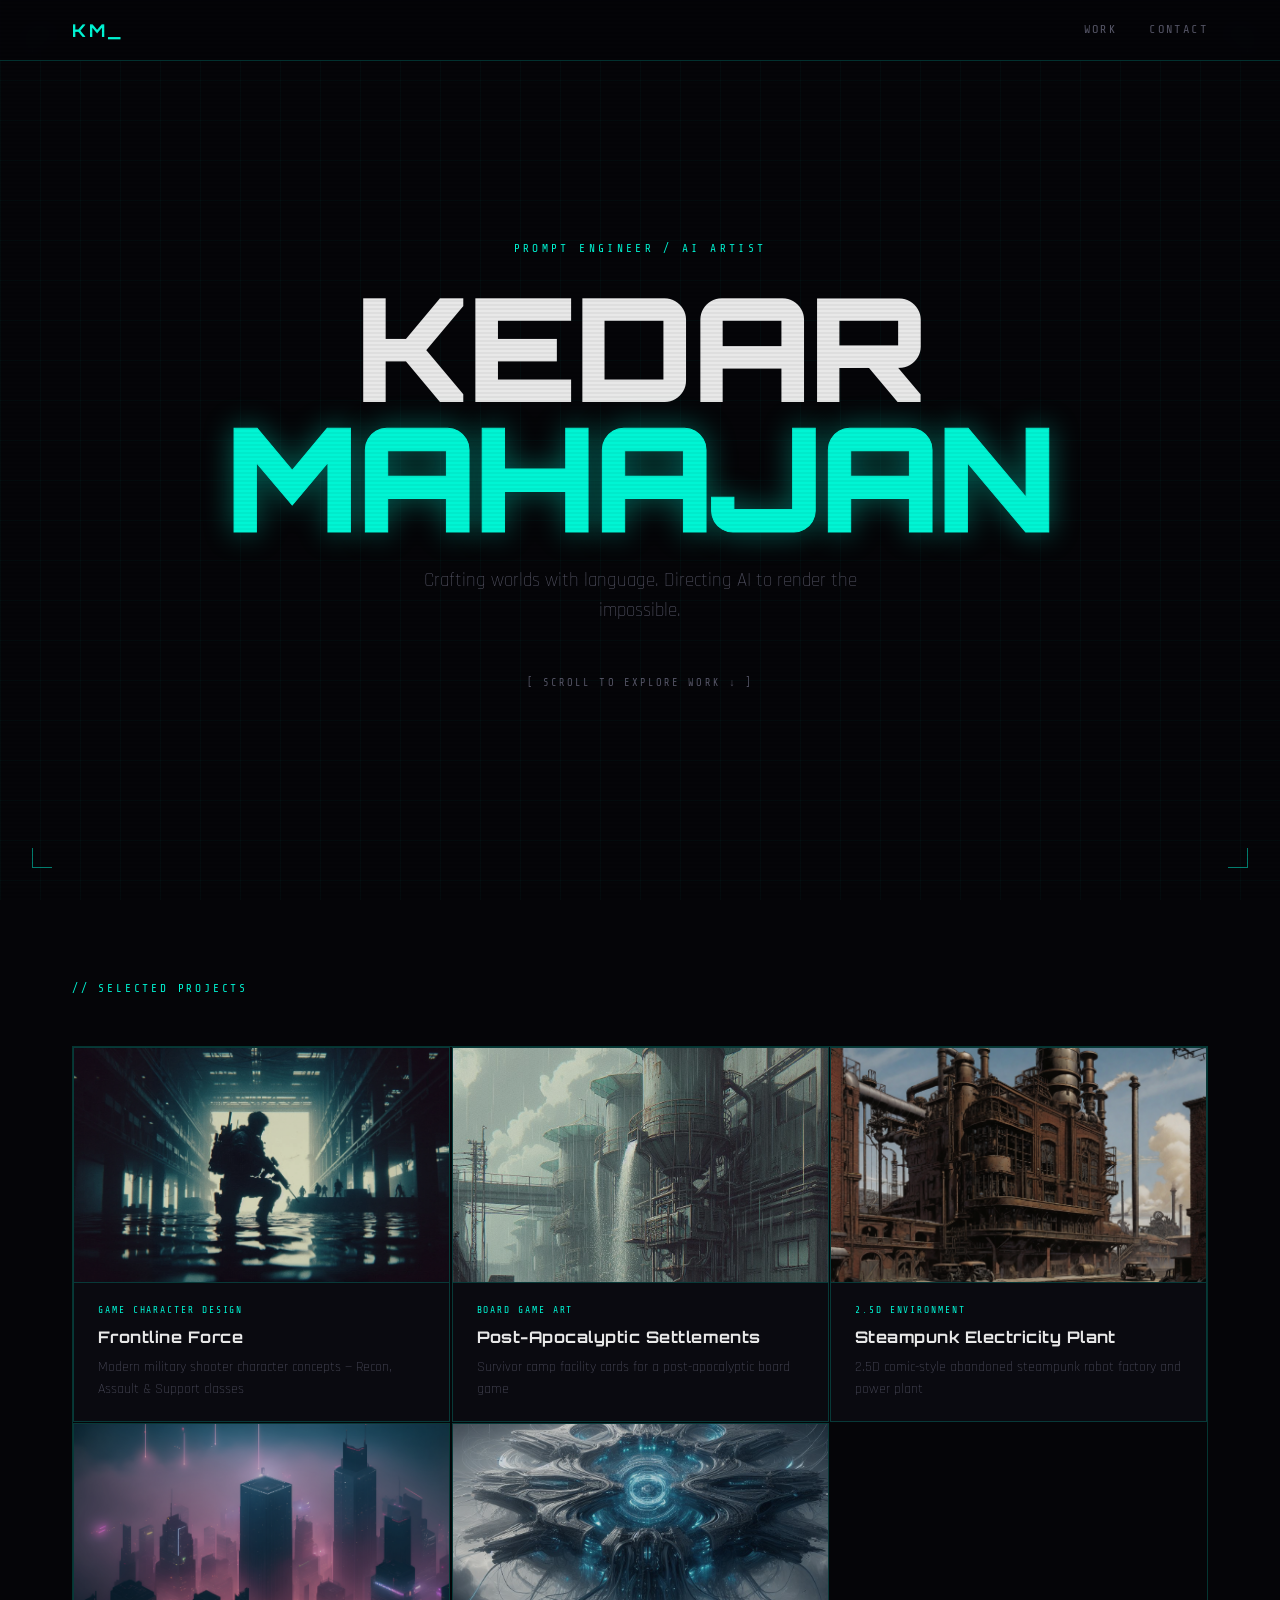
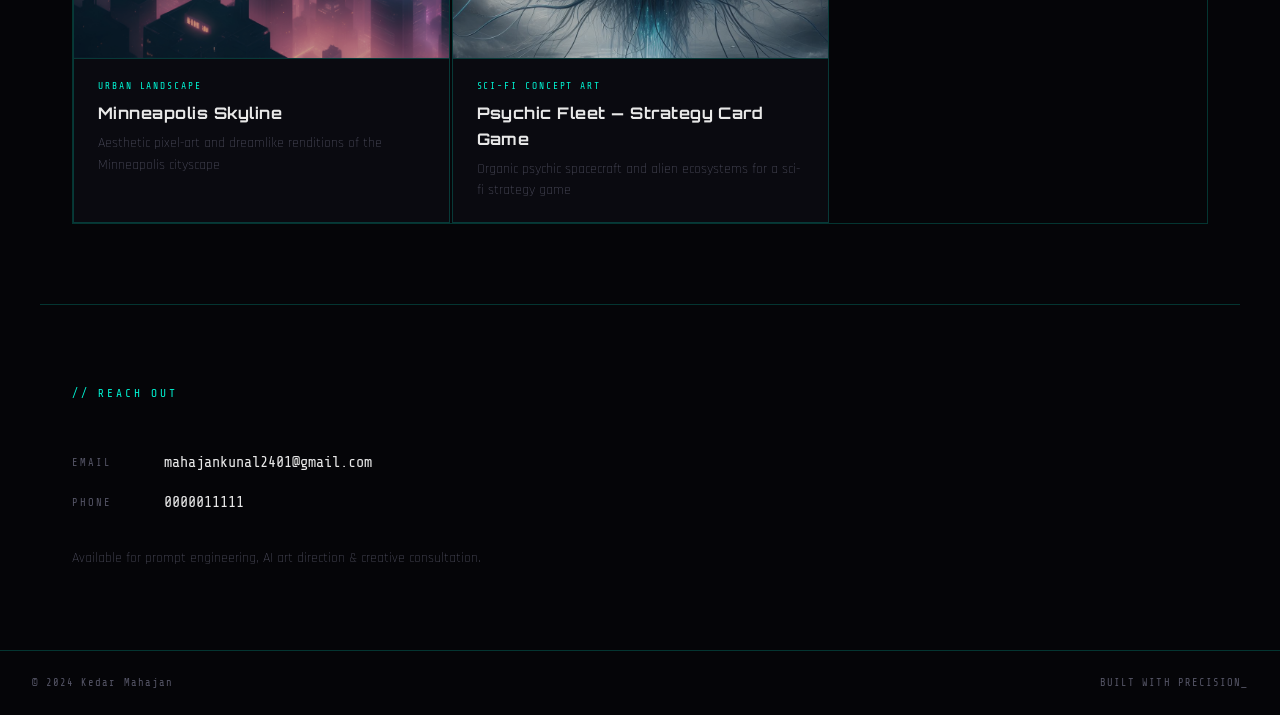
==== index.html @ 68a2dfe3 "Add files via upload" ====
<!DOCTYPE html>
<html lang="en">
<head>
  <meta charset="UTF-8">
  <meta name="viewport" content="width=device-width, initial-scale=1.0">
  <title>Kedar Mahajan — Prompt Engineer & AI Artist</title>
  <link rel="preconnect" href="https://fonts.googleapis.com">
  <link href="https://fonts.googleapis.com/css2?family=Share+Tech+Mono&family=Orbitron:wght@400;700;900&family=Rajdhani:wght@300;400;600&display=swap" rel="stylesheet">
  <link rel="stylesheet" href="css/style.css">
</head>
<body>

  <!-- Scanline overlay -->
  <div class="scanlines"></div>
  <!-- Grid bg -->
  <div class="grid-bg"></div>

  <!-- NAV -->
  <nav class="nav">
    <div class="nav-inner">
      <a href="index.html" class="nav-logo">KM<span class="blink">_</span></a>
      <div class="nav-links">
        <a href="#work">WORK</a>
        <a href="#contact">CONTACT</a>
      </div>
    </div>
  </nav>

  <!-- HERO -->
  <section class="hero">
    <div class="hero-tag">PROMPT ENGINEER / AI ARTIST</div>
    <h1 class="hero-name">KEDAR<br><span class="accent">MAHAJAN</span></h1>
    <p class="hero-sub">Crafting worlds with language. Directing AI to render the impossible.</p>
    <div class="hero-scroll">[ SCROLL TO EXPLORE WORK ↓ ]</div>
    <div class="corner tl"></div>
    <div class="corner tr"></div>
    <div class="corner bl"></div>
    <div class="corner br"></div>
  </section>

  <!-- WORK GRID -->
  <section class="work" id="work">
    <div class="section-label">// SELECTED PROJECTS</div>

    <div class="projects-grid">

      <!-- Project 1 -->
      <a href="projects/frontline.html" class="project-card" data-cat="GAME ART">
        <div class="project-img">
          <img src="images/frontline/f1.png" alt="Frontline Force" loading="lazy">
          <div class="project-overlay">
            <span>VIEW PROJECT →</span>
          </div>
        </div>
        <div class="project-info">
          <div class="project-cat">GAME CHARACTER DESIGN</div>
          <h3 class="project-title">Frontline Force</h3>
          <p class="project-desc">Modern military shooter character concepts — Recon, Assault & Support classes</p>
        </div>
      </a>

      <!-- Project 2 -->
      <a href="projects/postapoc.html" class="project-card" data-cat="BOARD GAME">
        <div class="project-img">
          <img src="images/postapoc/p3.png" alt="Post Apocalyptic Designs" loading="lazy">
          <div class="project-overlay">
            <span>VIEW PROJECT →</span>
          </div>
        </div>
        <div class="project-info">
          <div class="project-cat">BOARD GAME ART</div>
          <h3 class="project-title">Post-Apocalyptic Settlements</h3>
          <p class="project-desc">Survivor camp facility cards for a post-apocalyptic board game</p>
        </div>
      </a>

      <!-- Project 3 -->
      <a href="projects/steampunk.html" class="project-card" data-cat="ENVIRONMENT">
        <div class="project-img">
          <img src="images/steampunk/s1.jpg" alt="Steampunk Plant" loading="lazy">
          <div class="project-overlay">
            <span>VIEW PROJECT →</span>
          </div>
        </div>
        <div class="project-info">
          <div class="project-cat">2.5D ENVIRONMENT</div>
          <h3 class="project-title">Steampunk Electricity Plant</h3>
          <p class="project-desc">2.5D comic-style abandoned steampunk robot factory and power plant</p>
        </div>
      </a>

      <!-- Project 4 -->
      <a href="projects/minneapolis.html" class="project-card" data-cat="CITYSCAPE">
        <div class="project-img">
          <img src="images/minneapolis/m2.jpg" alt="Minneapolis Skyline" loading="lazy">
          <div class="project-overlay">
            <span>VIEW PROJECT →</span>
          </div>
        </div>
        <div class="project-info">
          <div class="project-cat">URBAN LANDSCAPE</div>
          <h3 class="project-title">Minneapolis Skyline</h3>
          <p class="project-desc">Aesthetic pixel-art and dreamlike renditions of the Minneapolis cityscape</p>
        </div>
      </a>

      <!-- Project 5 -->
      <a href="projects/cardgame.html" class="project-card" data-cat="SCI-FI">
        <div class="project-img">
          <img src="images/cardgame/c1.jpeg" alt="Strategy Card Game" loading="lazy">
          <div class="project-overlay">
            <span>VIEW PROJECT →</span>
          </div>
        </div>
        <div class="project-info">
          <div class="project-cat">SCI-FI CONCEPT ART</div>
          <h3 class="project-title">Psychic Fleet — Strategy Card Game</h3>
          <p class="project-desc">Organic psychic spacecraft and alien ecosystems for a sci-fi strategy game</p>
        </div>
      </a>

    </div>
  </section>

  <!-- CONTACT -->
  <section class="contact" id="contact">
    <div class="section-label">// REACH OUT</div>
    <div class="contact-block">
      <div class="contact-line">
        <span class="cl">EMAIL</span>
        <a href="mailto:mahajankunal2401@gmail.com">mahajankunal2401@gmail.com</a>
      </div>
      <div class="contact-line">
        <span class="cl">PHONE</span>
        <a href="tel:0000011111">0000011111</a>
      </div>
    </div>
    <p class="contact-note">Available for prompt engineering, AI art direction & creative consultation.</p>
  </section>

  <footer class="footer">
    <span>© 2024 Kedar Mahajan</span>
    <span class="footer-tag">BUILT WITH PRECISION_</span>
  </footer>

  <script src="js/main.js"></script>
</body>
</html>
---- css/style.css ----
/* ============================
   KEDAR MAHAJAN — PORTFOLIO
   Cyberpunk / Mono Aesthetic
   ============================ */

:root {
  --bg: #050508;
  --bg2: #0a0a10;
  --cyan: #00f5d4;
  --magenta: #f700ff;
  --yellow: #f5c518;
  --white: #e8e8e8;
  --muted: #555566;
  --border: rgba(0, 245, 212, 0.2);
  --font-mono: 'Share Tech Mono', monospace;
  --font-display: 'Orbitron', sans-serif;
  --font-body: 'Rajdhani', sans-serif;
}

*, *::before, *::after { box-sizing: border-box; margin: 0; padding: 0; }

html { scroll-behavior: smooth; }

body {
  background: var(--bg);
  color: var(--white);
  font-family: var(--font-body);
  font-size: 16px;
  line-height: 1.6;
  min-height: 100vh;
  overflow-x: hidden;
}

/* ---- SCANLINES ---- */
.scanlines {
  pointer-events: none;
  position: fixed;
  inset: 0;
  z-index: 9999;
  background: repeating-linear-gradient(
    0deg,
    transparent,
    transparent 2px,
    rgba(0,0,0,0.04) 2px,
    rgba(0,0,0,0.04) 4px
  );
}

/* ---- GRID BG ---- */
.grid-bg {
  pointer-events: none;
  position: fixed;
  inset: 0;
  z-index: 0;
  background-image:
    linear-gradient(rgba(0,245,212,0.03) 1px, transparent 1px),
    linear-gradient(90deg, rgba(0,245,212,0.03) 1px, transparent 1px);
  background-size: 40px 40px;
}

/* ---- NAV ---- */
.nav {
  position: fixed;
  top: 0; left: 0; right: 0;
  z-index: 100;
  border-bottom: 1px solid var(--border);
  background: rgba(5,5,8,0.9);
  backdrop-filter: blur(8px);
}

.nav-inner {
  max-width: 1200px;
  margin: 0 auto;
  padding: 1rem 2rem;
  display: flex;
  align-items: center;
  justify-content: space-between;
}

.nav-logo {
  font-family: var(--font-display);
  font-size: 1.1rem;
  font-weight: 700;
  color: var(--cyan);
  text-decoration: none;
  letter-spacing: 0.15em;
}

.nav-links {
  display: flex;
  gap: 2rem;
}

.nav-links a {
  font-family: var(--font-mono);
  font-size: 0.75rem;
  color: var(--muted);
  text-decoration: none;
  letter-spacing: 0.2em;
  transition: color 0.2s;
}

.nav-links a:hover { color: var(--cyan); }

/* ---- BLINK ---- */
.blink {
  animation: blink 1.1s step-end infinite;
}
@keyframes blink {
  0%, 100% { opacity: 1; }
  50% { opacity: 0; }
}

/* ---- HERO ---- */
.hero {
  position: relative;
  z-index: 1;
  min-height: 100vh;
  display: flex;
  flex-direction: column;
  justify-content: center;
  align-items: center;
  text-align: center;
  padding: 6rem 2rem 4rem;
}

.hero-tag {
  font-family: var(--font-mono);
  font-size: 0.7rem;
  letter-spacing: 0.3em;
  color: var(--cyan);
  margin-bottom: 1.5rem;
  opacity: 0;
  animation: fadeUp 0.8s 0.2s forwards;
}

.hero-name {
  font-family: var(--font-display);
  font-size: clamp(3rem, 12vw, 9rem);
  font-weight: 900;
  line-height: 0.9;
  letter-spacing: -0.02em;
  color: var(--white);
  margin-bottom: 1.5rem;
  opacity: 0;
  animation: fadeUp 0.8s 0.4s forwards;
}

.hero-name .accent {
  color: var(--cyan);
  -webkit-text-stroke: 1px var(--cyan);
  text-shadow: 0 0 30px rgba(0,245,212,0.4);
}

.hero-sub {
  font-family: var(--font-body);
  font-size: clamp(1rem, 2vw, 1.2rem);
  font-weight: 300;
  color: var(--muted);
  max-width: 480px;
  margin-bottom: 3rem;
  opacity: 0;
  animation: fadeUp 0.8s 0.6s forwards;
}

.hero-scroll {
  font-family: var(--font-mono);
  font-size: 0.65rem;
  color: var(--muted);
  letter-spacing: 0.2em;
  opacity: 0;
  animation: fadeUp 0.8s 1s forwards;
}

/* Corner brackets */
.corner {
  position: absolute;
  width: 20px; height: 20px;
  border-color: var(--cyan);
  border-style: solid;
  opacity: 0.5;
}
.corner.tl { top: 2rem; left: 2rem; border-width: 1px 0 0 1px; }
.corner.tr { top: 2rem; right: 2rem; border-width: 1px 1px 0 0; }
.corner.bl { bottom: 2rem; left: 2rem; border-width: 0 0 1px 1px; }
.corner.br { bottom: 2rem; right: 2rem; border-width: 0 1px 1px 0; }

/* ---- SECTION LABEL ---- */
.section-label {
  font-family: var(--font-mono);
  font-size: 0.7rem;
  letter-spacing: 0.25em;
  color: var(--cyan);
  margin-bottom: 3rem;
}

/* ---- WORK SECTION ---- */
.work {
  position: relative;
  z-index: 1;
  max-width: 1200px;
  margin: 0 auto;
  padding: 5rem 2rem;
}

/* ---- PROJECT GRID ---- */
.projects-grid {
  display: grid;
  grid-template-columns: repeat(auto-fill, minmax(340px, 1fr));
  gap: 1.5px;
  border: 1px solid var(--border);
}

.project-card {
  display: block;
  text-decoration: none;
  color: inherit;
  background: var(--bg2);
  border: 1px solid var(--border);
  transition: border-color 0.3s;
  overflow: hidden;
}

.project-card:hover {
  border-color: var(--cyan);
}

.project-img {
  position: relative;
  aspect-ratio: 16/10;
  overflow: hidden;
  background: #111;
}

.project-img img {
  width: 100%;
  height: 100%;
  object-fit: cover;
  display: block;
  transition: transform 0.5s ease, filter 0.3s;
  filter: saturate(0.7) brightness(0.85);
}

.project-card:hover .project-img img {
  transform: scale(1.04);
  filter: saturate(1) brightness(1);
}

.project-overlay {
  position: absolute;
  inset: 0;
  background: rgba(0,245,212,0.08);
  display: flex;
  align-items: center;
  justify-content: center;
  opacity: 0;
  transition: opacity 0.3s;
}

.project-overlay span {
  font-family: var(--font-mono);
  font-size: 0.75rem;
  letter-spacing: 0.2em;
  color: var(--cyan);
  background: rgba(5,5,8,0.85);
  padding: 0.5rem 1rem;
  border: 1px solid var(--cyan);
}

.project-card:hover .project-overlay {
  opacity: 1;
}

.project-info {
  padding: 1.25rem 1.5rem;
  border-top: 1px solid var(--border);
}

.project-cat {
  font-family: var(--font-mono);
  font-size: 0.6rem;
  letter-spacing: 0.2em;
  color: var(--cyan);
  margin-bottom: 0.4rem;
}

.project-title {
  font-family: var(--font-display);
  font-size: 1rem;
  font-weight: 700;
  color: var(--white);
  margin-bottom: 0.4rem;
  letter-spacing: 0.03em;
}

.project-desc {
  font-size: 0.85rem;
  color: var(--muted);
  font-weight: 300;
}

/* ---- CONTACT ---- */
.contact {
  position: relative;
  z-index: 1;
  max-width: 1200px;
  margin: 0 auto;
  padding: 5rem 2rem;
  border-top: 1px solid var(--border);
}

.contact-block {
  margin: 2rem 0;
  display: flex;
  flex-direction: column;
  gap: 1rem;
}

.contact-line {
  display: flex;
  align-items: center;
  gap: 2rem;
  font-family: var(--font-mono);
}

.cl {
  font-size: 0.65rem;
  letter-spacing: 0.2em;
  color: var(--muted);
  min-width: 60px;
}

.contact-line a {
  font-size: 0.95rem;
  color: var(--white);
  text-decoration: none;
  transition: color 0.2s;
}

.contact-line a:hover { color: var(--cyan); }

.contact-note {
  font-size: 0.85rem;
  color: var(--muted);
  margin-top: 1.5rem;
  font-weight: 300;
}

/* ---- FOOTER ---- */
.footer {
  position: relative;
  z-index: 1;
  border-top: 1px solid var(--border);
  padding: 1.5rem 2rem;
  display: flex;
  justify-content: space-between;
  align-items: center;
  font-family: var(--font-mono);
  font-size: 0.65rem;
  color: var(--muted);
  letter-spacing: 0.1em;
}

/* ---- ANIMATIONS ---- */
@keyframes fadeUp {
  from { opacity: 0; transform: translateY(20px); }
  to   { opacity: 1; transform: translateY(0); }
}

/* ============================
   PROJECT PAGE STYLES
   ============================ */

.project-hero {
  position: relative;
  z-index: 1;
  padding: 8rem 2rem 4rem;
  max-width: 1200px;
  margin: 0 auto;
  border-bottom: 1px solid var(--border);
}

.back-link {
  display: inline-flex;
  align-items: center;
  gap: 0.5rem;
  font-family: var(--font-mono);
  font-size: 0.7rem;
  color: var(--muted);
  text-decoration: none;
  letter-spacing: 0.15em;
  margin-bottom: 2rem;
  transition: color 0.2s;
}
.back-link:hover { color: var(--cyan); }

.proj-cat {
  font-family: var(--font-mono);
  font-size: 0.65rem;
  letter-spacing: 0.3em;
  color: var(--cyan);
  margin-bottom: 0.75rem;
}

.proj-title {
  font-family: var(--font-display);
  font-size: clamp(2rem, 6vw, 4.5rem);
  font-weight: 900;
  line-height: 1;
  letter-spacing: -0.02em;
  color: var(--white);
  margin-bottom: 1rem;
}

.proj-desc {
  font-size: 1rem;
  color: var(--muted);
  max-width: 600px;
  font-weight: 300;
  line-height: 1.7;
}

.project-brief {
  position: relative;
  z-index: 1;
  max-width: 1200px;
  margin: 0 auto;
  padding: 3rem 2rem;
  border-bottom: 1px solid var(--border);
}

.brief-grid {
  display: grid;
  grid-template-columns: repeat(auto-fill, minmax(200px, 1fr));
  gap: 2rem;
}

.brief-item .bi-label {
  font-family: var(--font-mono);
  font-size: 0.6rem;
  letter-spacing: 0.2em;
  color: var(--cyan);
  margin-bottom: 0.4rem;
}

.brief-item .bi-val {
  font-family: var(--font-body);
  font-size: 0.9rem;
  color: var(--white);
}

/* Gallery */
.project-gallery {
  position: relative;
  z-index: 1;
  max-width: 1200px;
  margin: 0 auto;
  padding: 3rem 2rem;
}

.gallery-grid {
  display: grid;
  gap: 2px;
}

.gallery-grid.cols-1 { grid-template-columns: 1fr; }
.gallery-grid.cols-2 { grid-template-columns: 1fr 1fr; }
.gallery-grid.cols-3 { grid-template-columns: repeat(3, 1fr); }

.gallery-item {
  position: relative;
  overflow: hidden;
  background: #0a0a10;
  cursor: pointer;
}

.gallery-item img {
  width: 100%;
  display: block;
  transition: transform 0.4s ease, filter 0.3s;
  filter: saturate(0.75) brightness(0.9);
}

.gallery-item:hover img {
  transform: scale(1.03);
  filter: saturate(1) brightness(1);
}

.gallery-item .img-cap {
  position: absolute;
  bottom: 0; left: 0; right: 0;
  padding: 0.5rem 0.75rem;
  background: linear-gradient(transparent, rgba(0,0,0,0.8));
  font-family: var(--font-mono);
  font-size: 0.6rem;
  letter-spacing: 0.15em;
  color: var(--muted);
  transform: translateY(100%);
  transition: transform 0.3s;
}

.gallery-item:hover .img-cap {
  transform: translateY(0);
}

/* Lightbox */
.lightbox {
  display: none;
  position: fixed;
  inset: 0;
  z-index: 9000;
  background: rgba(0,0,0,0.95);
  align-items: center;
  justify-content: center;
}

.lightbox.open {
  display: flex;
}

.lightbox img {
  max-width: 92vw;
  max-height: 90vh;
  object-fit: contain;
  border: 1px solid var(--border);
}

.lb-close {
  position: absolute;
  top: 1.5rem; right: 1.5rem;
  font-family: var(--font-mono);
  font-size: 1rem;
  color: var(--muted);
  background: none;
  border: none;
  cursor: pointer;
  letter-spacing: 0.1em;
}
.lb-close:hover { color: var(--cyan); }

/* ---- RESPONSIVE ---- */
@media (max-width: 768px) {
  .nav-inner { padding: 0.85rem 1rem; }
  .nav-links { gap: 1rem; }

  .hero { padding: 5rem 1.5rem 3rem; }
  .corner { display: none; }

  .work { padding: 3rem 1rem; }
  .projects-grid { grid-template-columns: 1fr; gap: 0; }

  .contact { padding: 3rem 1rem; }
  .contact-line { gap: 1rem; flex-wrap: wrap; }

  .footer { flex-direction: column; gap: 0.5rem; text-align: center; }

  .project-hero { padding: 6rem 1rem 2rem; }
  .project-brief { padding: 2rem 1rem; }
  .project-gallery { padding: 2rem 1rem; }

  .gallery-grid.cols-2 { grid-template-columns: 1fr; }
  .gallery-grid.cols-3 { grid-template-columns: 1fr 1fr; }

  .brief-grid { grid-template-columns: 1fr 1fr; }
}

@media (max-width: 480px) {
  .gallery-grid.cols-3 { grid-template-columns: 1fr; }
  .hero-name { letter-spacing: -0.03em; }
}
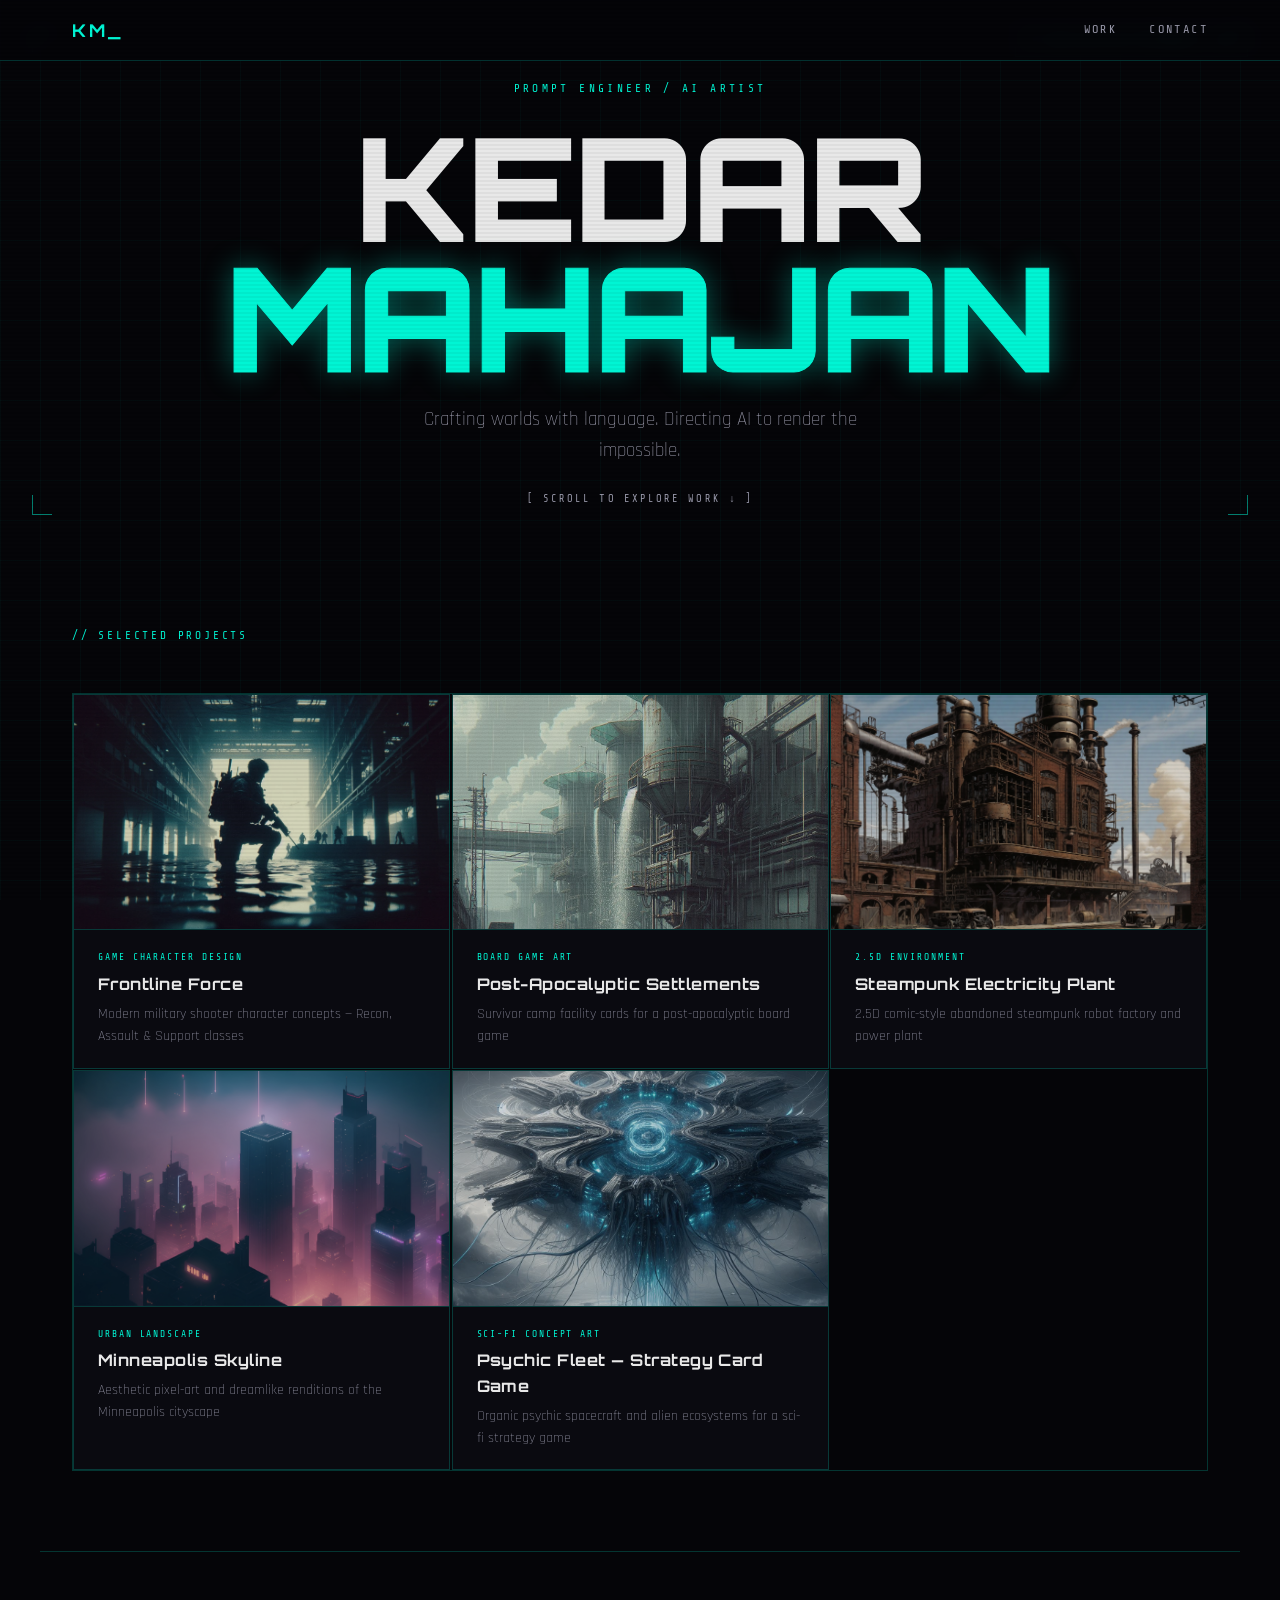
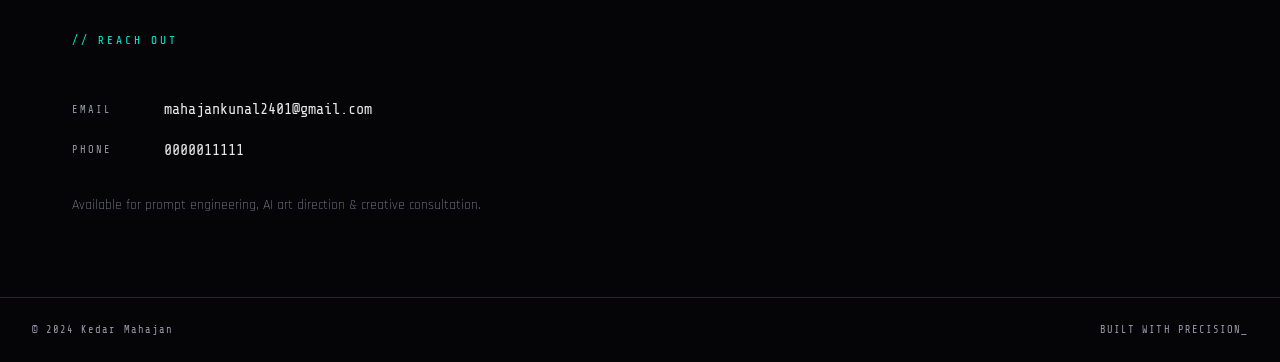
==== commit 8ff6fb76: "Add files via upload" ====
--- a/index.html
+++ b/index.html
@@ -28,6 +28,7 @@
 
   <!-- HERO -->
   <section class="hero">
+    <a href="mailto:mahajankunal2401@gmail.com" class="hero-email">mahajankunal2401@gmail.com</a>
     <div class="hero-tag">PROMPT ENGINEER / AI ARTIST</div>
     <h1 class="hero-name">KEDAR<br><span class="accent">MAHAJAN</span></h1>
     <p class="hero-sub">Crafting worlds with language. Directing AI to render the impossible.</p>
--- a/css/style.css
+++ b/css/style.css
@@ -10,7 +10,7 @@
   --magenta: #f700ff;
   --yellow: #f5c518;
   --white: #e8e8e8;
-  --muted: #555566;
+  --muted: #9999aa;
   --border: rgba(0, 245, 212, 0.2);
   --font-mono: 'Share Tech Mono', monospace;
   --font-display: 'Orbitron', sans-serif;
@@ -115,13 +115,13 @@
 .hero {
   position: relative;
   z-index: 1;
-  min-height: 100vh;
+  min-height: 60vh;
   display: flex;
   flex-direction: column;
   justify-content: center;
   align-items: center;
   text-align: center;
-  padding: 6rem 2rem 4rem;
+  padding: 5rem 2rem 2.5rem;
 }
 
 .hero-tag {
@@ -158,7 +158,7 @@
   font-weight: 300;
   color: var(--muted);
   max-width: 480px;
-  margin-bottom: 3rem;
+  margin-bottom: 1.5rem;
   opacity: 0;
   animation: fadeUp 0.8s 0.6s forwards;
 }
@@ -172,7 +172,35 @@
   animation: fadeUp 0.8s 1s forwards;
 }
 
-/* Corner brackets */
+/* Hero email badge */
+.hero-email {
+  position: absolute;
+  top: 1.5rem;
+  right: 2rem;
+  display: flex;
+  align-items: center;
+  gap: 0.5rem;
+  font-family: var(--font-mono);
+  font-size: 0.65rem;
+  letter-spacing: 0.12em;
+  color: var(--cyan);
+  text-decoration: none;
+  border: 1px solid var(--border);
+  padding: 0.4rem 0.75rem;
+  background: rgba(5,5,8,0.7);
+  backdrop-filter: blur(6px);
+  transition: border-color 0.2s, color 0.2s;
+  opacity: 0;
+  animation: fadeUp 0.8s 0.8s forwards;
+}
+.hero-email:hover {
+  border-color: var(--cyan);
+  color: var(--white);
+}
+.hero-email::before {
+  content: '✉';
+  font-size: 0.7rem;
+}
 .corner {
   position: absolute;
   width: 20px; height: 20px;
@@ -543,7 +571,7 @@
   .nav-inner { padding: 0.85rem 1rem; }
   .nav-links { gap: 1rem; }
 
-  .hero { padding: 5rem 1.5rem 3rem; }
+  .hero { padding: 4rem 1.5rem 2rem; min-height: auto; }
   .corner { display: none; }
 
   .work { padding: 3rem 1rem; }
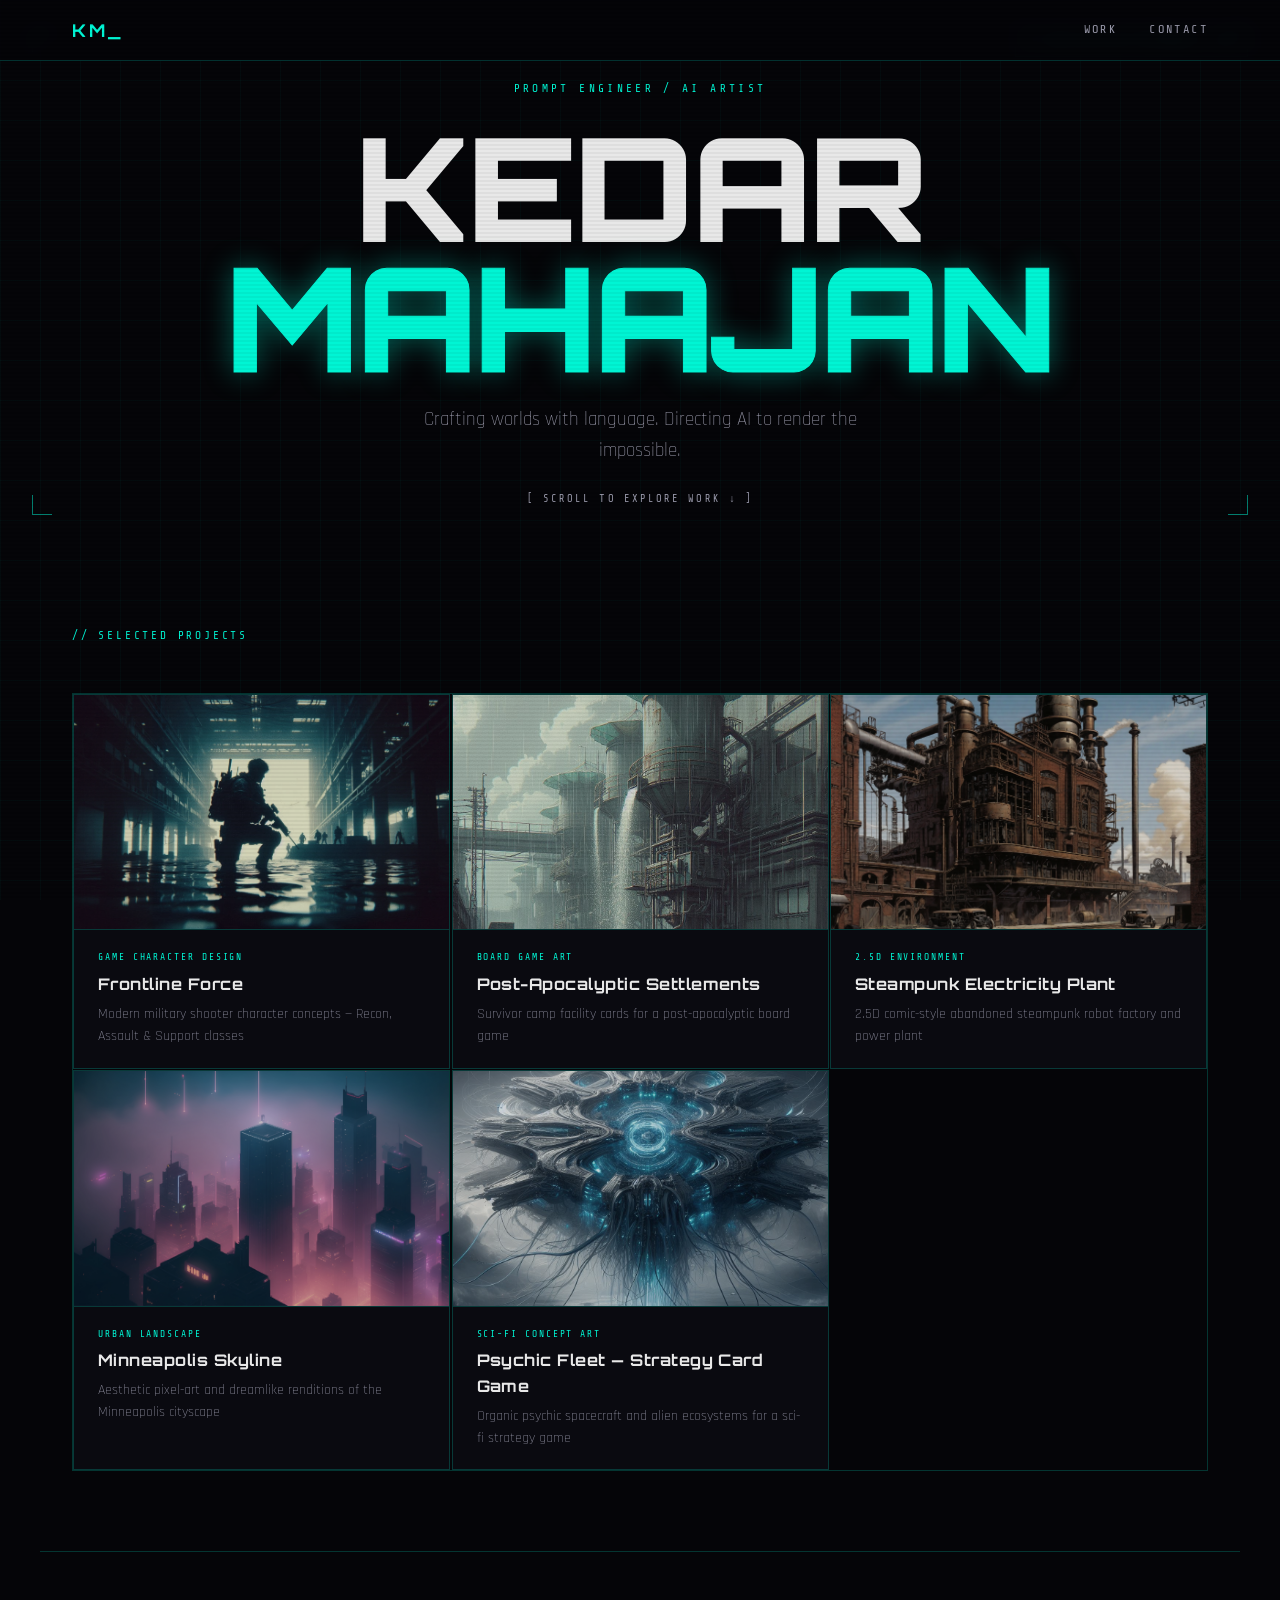
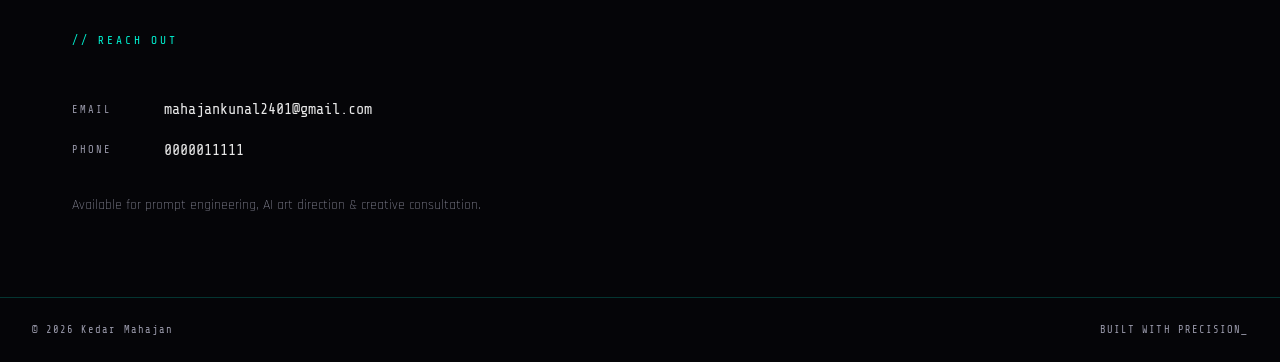
==== commit ac960883: "Update index.html" ====
--- a/index.html
+++ b/index.html
@@ -140,7 +140,7 @@
   </section>
 
   <footer class="footer">
-    <span>© 2024 Kedar Mahajan</span>
+    <span>© 2026 Kedar Mahajan</span>
     <span class="footer-tag">BUILT WITH PRECISION_</span>
   </footer>
 
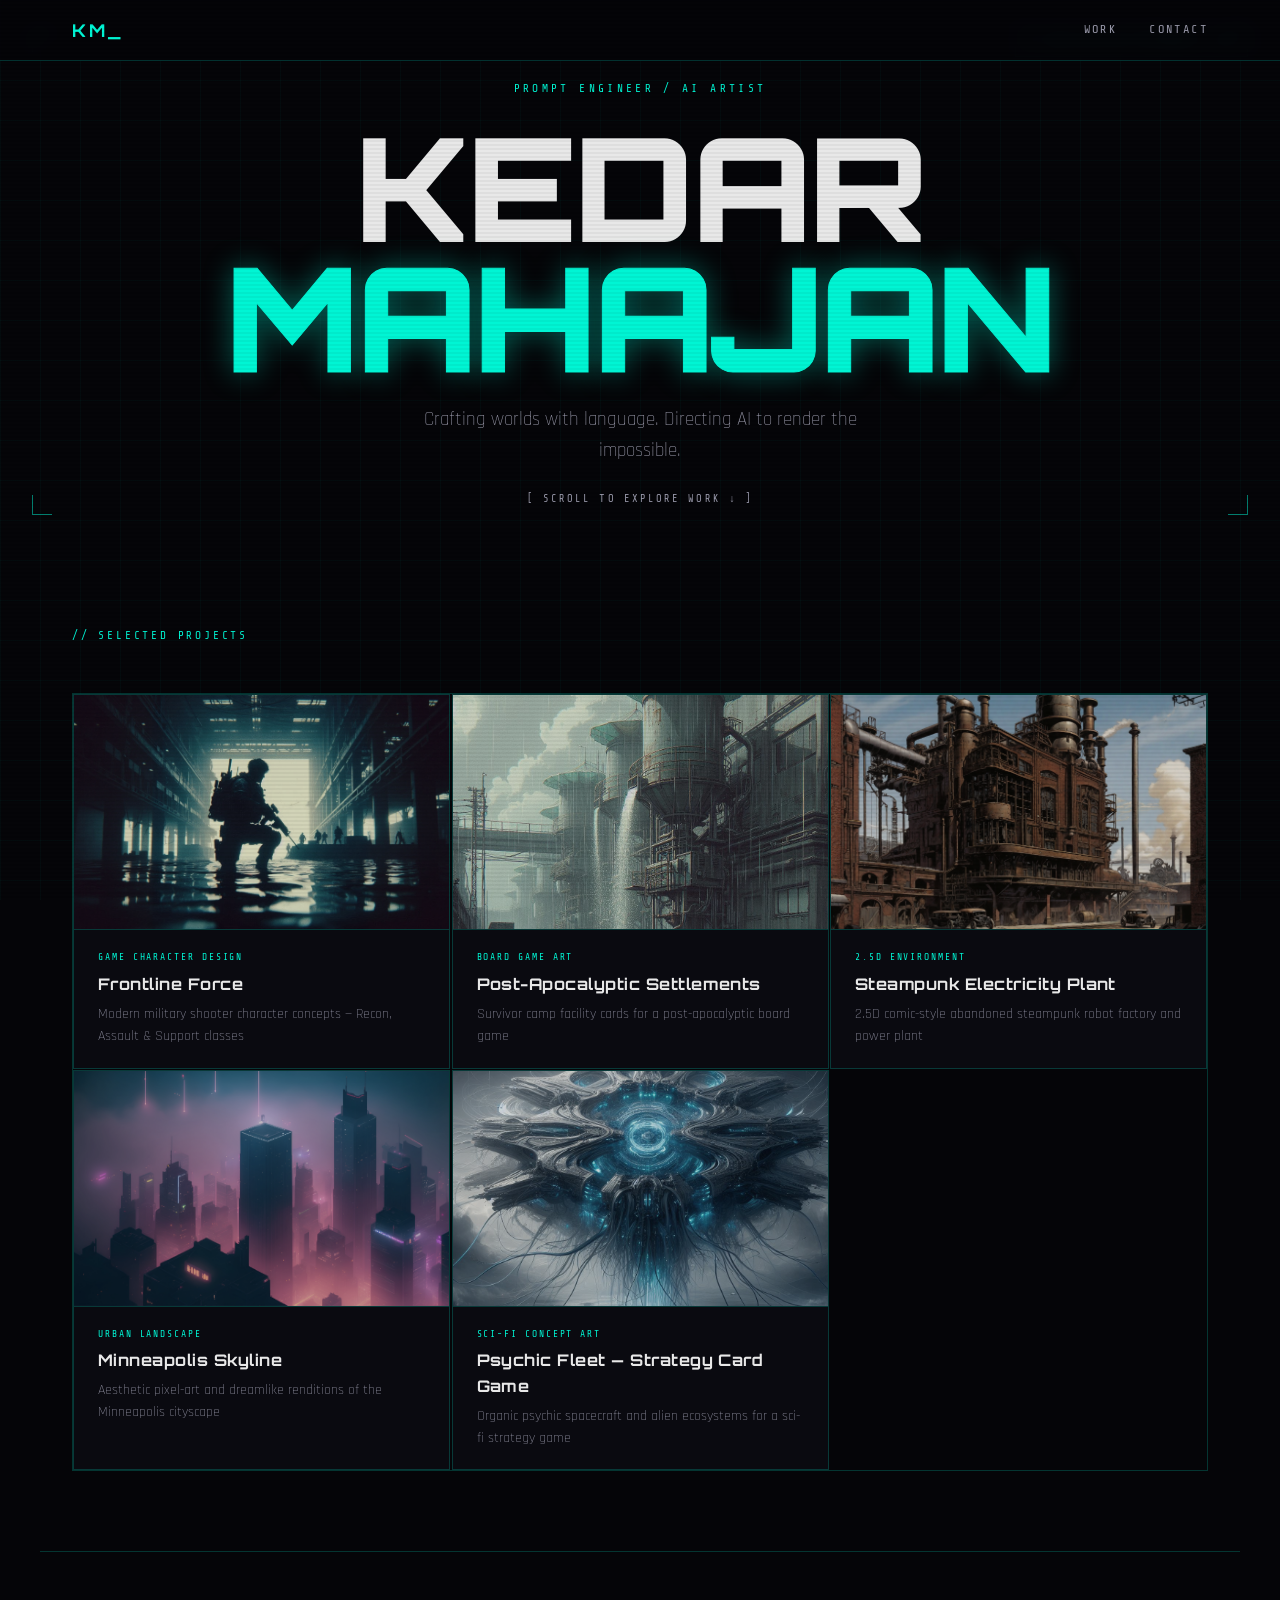
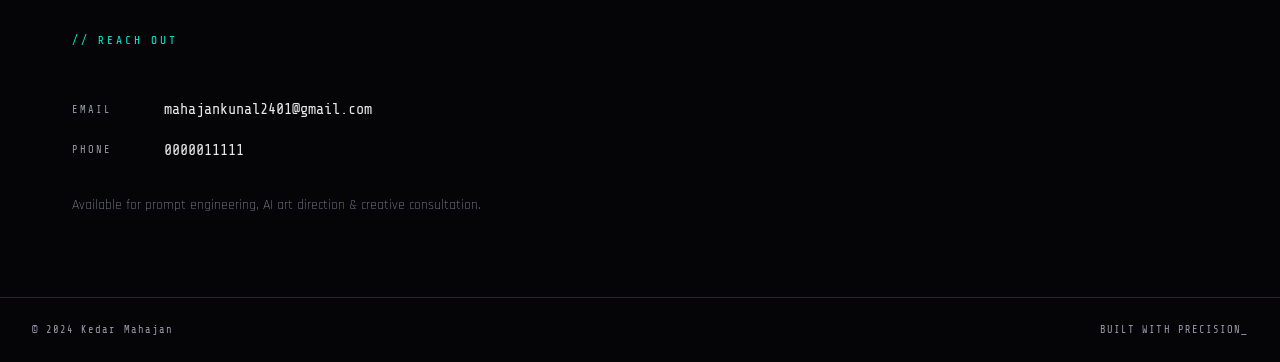
==== commit 14ac7c56: "Update index.html" ====
--- a/index.html
+++ b/index.html
@@ -140,7 +140,7 @@
   </section>
 
   <footer class="footer">
-    <span>© 2026 Kedar Mahajan</span>
+    <span>© 2024 Kedar Mahajan</span>
     <span class="footer-tag">BUILT WITH PRECISION_</span>
   </footer>
 
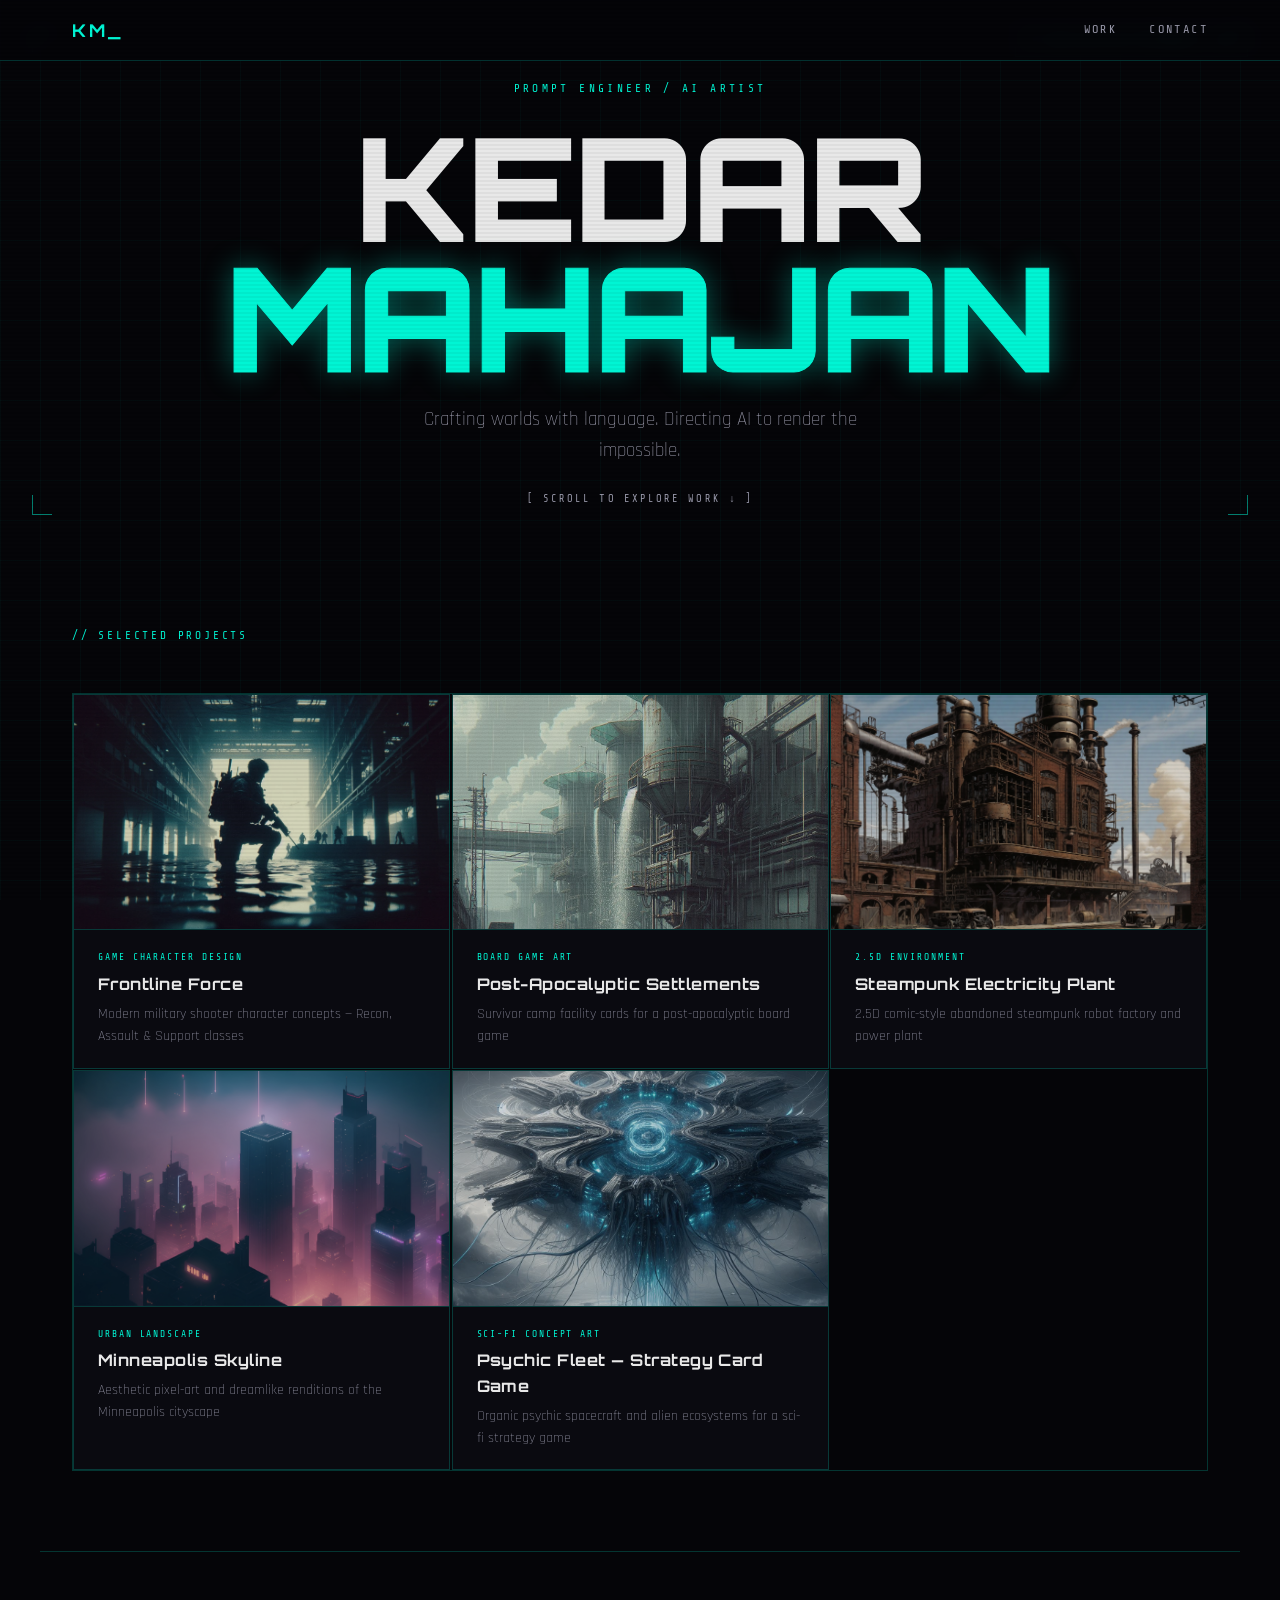
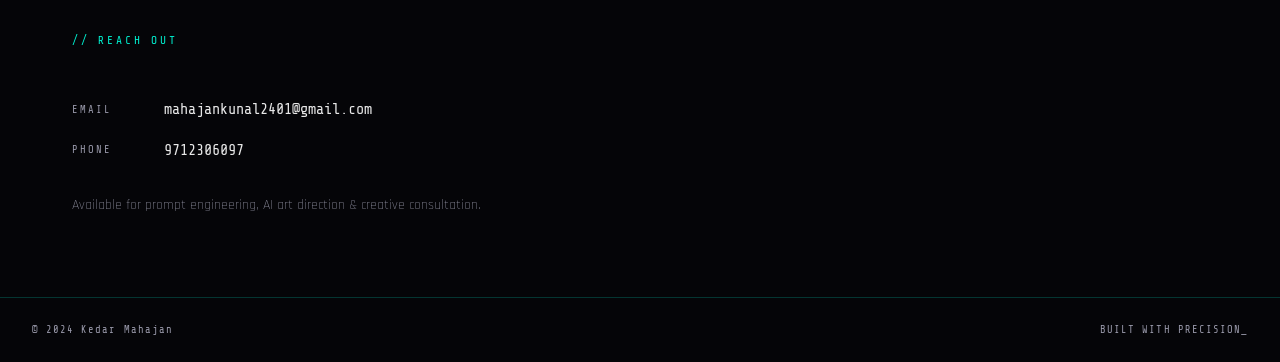
==== commit b4f633d5: "Update index.html" ====
--- a/index.html
+++ b/index.html
@@ -133,7 +133,7 @@
       </div>
       <div class="contact-line">
         <span class="cl">PHONE</span>
-        <a href="tel:0000011111">0000011111</a>
+        <a href="tel:9712306097">9712306097</a>
       </div>
     </div>
     <p class="contact-note">Available for prompt engineering, AI art direction & creative consultation.</p>
